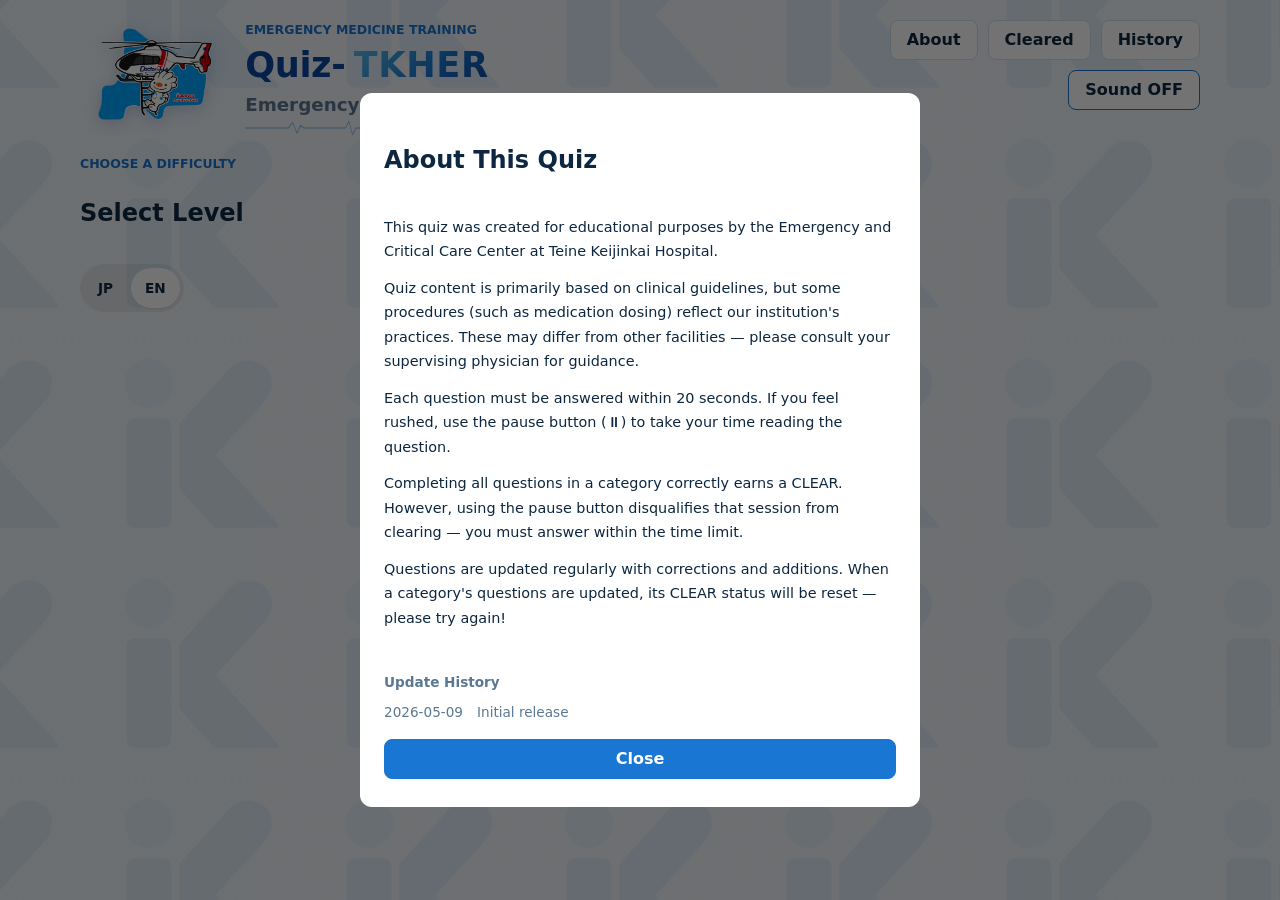
==== index.html @ fe026c42 "Add pause button, notice modal, and stale clears Implements a Pause (⏸) feature, an informational no" ====
<!doctype html>
<html lang="ja">
<head>
  <meta charset="utf-8">
  <meta name="viewport" content="width=device-width, initial-scale=1">
  <title>Quiz-TKHER - 救急医学クイズ</title>
  <meta name="description" content="救急外来の初期対応を学ぶ研修医向け医学クイズ Quiz-TKHER">
  <link rel="icon" type="image/png" href="assets/favicon.png">
  <link rel="apple-touch-icon" href="assets/apple-touch-icon.png">
  <link rel="manifest" href="manifest.json">
  <meta name="theme-color" content="#1976d2">
  <link rel="stylesheet" href="css/style.css?v=20260506-2">
</head>
<body>
  <div class="app-shell">
    <header class="topbar">
      <div class="brand">
        <img class="brand-mark" src="assets/heriteinu.png" alt="Sapporo Doctor-Heli Heriteinu">
        <div class="brand-text">
          <p class="eyebrow" data-i18n="eyebrow">Emergency Medicine Training</p>
          <h1 class="brand-title"><span class="brand-title__quiz">Quiz-</span><span class="brand-title__tkher">TKHER</span><span class="brand-title__sub" data-i18n="appSubtitle">救急医学クイズ</span></h1>
          <svg class="ecg-decor" viewBox="0 0 600 24" preserveAspectRatio="none" aria-hidden="true">
            <polyline points="0,12 90,12 100,12 110,4 120,20 128,8 136,12 220,12 232,12 240,2 248,22 256,12 340,12 352,12 360,6 368,18 376,12 600,12" fill="none" stroke="currentColor" stroke-width="1.6" stroke-linecap="round" stroke-linejoin="round"/>
          </svg>
        </div>
      </div>
      <div class="topbar-actions" aria-label="アプリ操作">
        <button id="noticeButton" class="icon-text-button" type="button" data-i18n="btnNotice">使い方</button>
        <button id="clearButton" class="icon-text-button" type="button" title="クリア記録を表示" data-i18n="btnClearLog" data-i18n-attr="title:btnClearLog">クリア記録</button>
        <button id="rankingButton" class="icon-text-button" type="button" title="履歴を表示" data-i18n="btnHistory" data-i18n-attr="title:btnHistory">履歴</button>
        <button id="muteButton" class="icon-text-button sound-toggle" type="button" aria-pressed="false" title="効果音と音楽を切り替え">効果音OFF</button>
      </div>
    </header>

    <main>
      <!-- レベル選択画面（ホーム） -->
      <section id="levelScreen" class="screen is-active" aria-labelledby="levelTitle">
        <div class="level-intro">
          <p class="eyebrow" data-i18n="levelEyebrow">難易度を選んでください</p>
          <h2 id="levelTitle" data-i18n="levelTitle">レベル選択</h2>
        </div>
        <div class="lang-toggle" role="group" aria-label="Language / 言語" id="langToggleHome">
          <button type="button" class="segment is-active" data-lang="ja" data-i18n="langToggleJa">JP</button>
          <button type="button" class="segment" data-lang="en" data-i18n="langToggleEn">EN</button>
        </div>
        <div id="levelGrid" class="level-grid"></div>
        <p class="disclaimer" data-i18n="disclaimer">
          ⚠️ このクイズは学習目的のコンテンツです。実際の臨床現場で患者を診療する際は、必ず最新のガイドラインや医療情報をご確認ください。
        </p>
      </section>

      <!-- カテゴリー・設定画面 -->
      <section id="setupScreen" class="screen" aria-labelledby="setupTitle" hidden>
        <div class="setup-layout">
          <aside class="panel setup-panel">
            <h2 id="setupTitle" data-i18n="setupTitle">クイズ設定</h2>
            <div class="lang-toggle" role="group" aria-label="Language / 言語" id="langToggleSetup">
              <button type="button" class="segment is-active" data-lang="ja" data-i18n="langToggleJa">JP</button>
              <button type="button" class="segment" data-lang="en" data-i18n="langToggleEn">EN</button>
            </div>
            <fieldset id="roleFieldset" class="role-fieldset">
              <legend><span data-i18n="roleLegend">職種</span> <span data-i18n="roleRequired">必須</span></legend>
              <label class="role-option">
                <input type="radio" name="learnerRole" value="resident" data-role-label="研修医">
                <span data-i18n="roleResident">研修医</span>
              </label>
              <label class="role-option">
                <input type="radio" name="learnerRole" value="senior_resident" data-role-label="専攻医">
                <span data-i18n="roleSeniorResident">専攻医</span>
              </label>
              <label class="role-option">
                <input type="radio" name="learnerRole" value="doctor" data-role-label="医師">
                <span data-i18n="roleDoctor">医師</span>
              </label>
              <label class="role-option">
                <input type="radio" name="learnerRole" value="nurse" data-role-label="看護師">
                <span data-i18n="roleNurse">看護師</span>
              </label>
              <label class="role-option">
                <input type="radio" name="learnerRole" value="other" data-role-label="その他">
                <span data-i18n="roleOther">その他</span>
              </label>
            </fieldset>

            <fieldset class="segmented-control">
              <legend data-i18n="levelLegend">レベル</legend>
              <button class="segment" type="button" data-level="basic" data-i18n="levelBasic">Basic</button>
              <button class="segment" type="button" data-level="advanced" data-i18n="levelAdvanced">Advanced</button>
              <button class="segment" type="button" data-level="master" data-i18n="levelMaster">Master</button>
            </fieldset>

            <fieldset class="segmented-control">
              <legend data-i18n="countLegend">出題数</legend>
              <button class="segment is-active" type="button" data-count="5">5問</button>
              <button class="segment" type="button" data-count="10">10問</button>
            </fieldset>

            <dl class="selection-summary">
              <div>
                <dt data-i18n="summaryCategory">カテゴリー</dt>
                <dd id="selectedCategoryLabel" data-i18n="summaryCategoryLoading">読み込み中</dd>
              </div>
              <div>
                <dt data-i18n="summaryTimeLimit">制限時間</dt>
                <dd data-i18n="summaryTimeLimitValue">1問 20秒</dd>
              </div>
            </dl>

            <p id="setupStatus" class="status-text" role="status" aria-live="polite"></p>
          </aside>

          <section class="category-section" aria-label="カテゴリー">
            <div id="categoryGrid" class="category-grid"></div>
          </section>
        </div>
      </section>

      <section id="quizScreen" class="screen" aria-labelledby="quizCategory" hidden>
        <div class="quiz-topline">
          <button id="quitQuizButton" class="text-button" type="button" data-i18n="quizQuit">中断</button>
          <div class="quiz-meta">
            <span id="quizCategory">カテゴリー</span>
            <span id="quizProgress">1 / 5</span>
          </div>
          <div class="quiz-topline__right">
            <button id="pauseQuizButton" class="text-button" type="button">⏸</button>
            <div class="timer" aria-label="残り時間">
              <svg viewBox="0 0 120 120" role="img" aria-hidden="true">
                <circle class="timer-track" cx="60" cy="60" r="52"></circle>
                <circle id="timerArc" class="timer-arc" cx="60" cy="60" r="52"></circle>
              </svg>
              <span id="timerText">20</span>
            </div>
          </div>
        </div>

        <article class="question-panel">
          <p id="questionText" class="question-text"></p>
          <div id="choiceList" class="choice-list"></div>
        </article>
      </section>

      <section id="resultScreen" class="screen" aria-labelledby="resultTitle" hidden>
        <div class="result-layout">
          <section class="panel result-panel">
            <p class="eyebrow" data-i18n="resultEyebrow">Result</p>
            <h2 id="resultTitle" data-i18n="resultTitle">演習結果</h2>
            <div class="score-line">
              <strong id="resultScore">0 / 0</strong>
              <span id="resultPercent">0%</span>
            </div>
            <div id="clearBanner" class="clear-banner" hidden>
              <img class="clear-banner__heli" src="assets/Heli.png" alt="" aria-hidden="true">
              <span id="clearBannerLabel" data-i18n="finishLabel">Finish</span>
            </div>
            <p id="resultProgress" class="result-progress" hidden></p>
            <p id="resultTime" class="result-time"></p>
            <p id="resultComment" class="result-comment"></p>
            <p id="syncStatus" class="sync-status" role="status" aria-live="polite"></p>
            <div class="button-row">
              <button id="retryButton" class="primary-button" type="button" data-i18n="btnRetry">再挑戦</button>
              <button id="backToSetupButton" class="primary-button is-home" type="button" data-i18n="btnHome">メイン画面</button>
              <button id="resultRankingButton" class="secondary-button" type="button" data-i18n="btnHistory">履歴</button>
            </div>
          </section>

          <section class="review-section" aria-label="解答レビュー">
            <div class="section-heading">
              <h3 data-i18n="reviewHeading">解答レビュー</h3>
              <button id="toggleReviewButton" class="text-button" type="button" aria-expanded="true" data-i18n="btnReviewToggleCollapse">折りたたむ</button>
            </div>
            <div id="reviewList" class="review-list"></div>
          </section>
        </div>
      </section>

      <section id="rankingScreen" class="screen" aria-labelledby="rankingTitle" hidden>
        <div class="section-heading">
          <div>
            <p class="eyebrow" data-i18n="rankingEyebrow">Local History</p>
            <h2 id="rankingTitle" data-i18n="rankingTitle">履歴</h2>
          </div>
          <div class="section-heading__actions">
            <button id="resetRankingButton" class="text-button danger-button" type="button" data-i18n="btnResetHistory">履歴を全削除</button>
            <button id="closeRankingButton" class="primary-button is-home" type="button" data-i18n="btnHome">メイン画面</button>
          </div>
        </div>
        <div id="rankingTabs" class="tab-row" role="tablist" aria-label="履歴カテゴリー"></div>
        <ol id="rankingList" class="ranking-list"></ol>
        <p id="rankingEmpty" class="empty-text" hidden data-i18n="rankingEmpty">記録はまだありません。</p>
      </section>

      <!-- クリア記録画面 -->
      <section id="clearScreen" class="screen" aria-labelledby="clearTitle" hidden>
        <div class="section-heading">
          <div>
            <p class="eyebrow" data-i18n="clearEyebrow">Clear History</p>
            <h2 id="clearTitle" data-i18n="clearTitle">クリア記録</h2>
          </div>
          <div class="section-heading__actions">
            <button id="resetClearButton" class="text-button danger-button" type="button" data-i18n="btnResetClear">クリア記録を全削除</button>
            <button id="closeClearButton" class="primary-button is-home" type="button" data-i18n="btnHome">メイン画面</button>
          </div>
        </div>
        <div id="clearTabs" class="tab-row" role="tablist" aria-label="レベル"></div>
        <div id="clearList" class="clear-list"></div>
      </section>
    </main>

  </div>

  <div id="noticeModal" class="modal-overlay" hidden>
    <div class="modal-panel">
      <h2 data-i18n="noticeTitle">このクイズについて</h2>
      <div id="noticeBody" class="notice-body"></div>
      <section class="notice-updates">
        <h3 data-i18n="noticeUpdatesTitle">アップデート履歴</h3>
        <ul id="noticeUpdateList"></ul>
      </section>
      <button id="noticeCloseButton" class="primary-button" type="button" data-i18n="noticeClose">閉じる</button>
    </div>
  </div>

  <script src="js/i18n.js?v=20260507-1" defer></script>
  <script src="js/app.js?v=20260507-1" defer></script>
</body>
</html>
---- css/style.css ----
:root {
  --bg: #f1f7fc;
  --surface: #ffffff;
  --surface-muted: #e7f1f9;
  --line: #cfe0ee;
  --text: #0d2740;
  --muted: #5b7892;
  --primary: #1976d2;
  --primary-dark: #0d47a1;
  --primary-soft: rgba(25, 118, 210, 0.08);
  --accent: #0288d1;
  --sky: #5bc0eb;
  --sky-soft: rgba(91, 192, 235, 0.18);
  --er-red: #dc2626;
  --er-red-soft: rgba(220, 38, 38, 0.10);
  --danger: #dc2626;
  --success: #187a48;
  --warning: #b7791f;
  --focus: 0 0 0 3px rgba(25, 118, 210, 0.22);
  --shadow: 0 18px 44px rgba(13, 71, 161, 0.10);
  --shadow-sharp: 0 1px 2px rgba(13, 71, 161, 0.08), 0 8px 24px rgba(13, 71, 161, 0.08);
}

* {
  box-sizing: border-box;
}

html {
  min-height: 100%;
  background-color: var(--bg);
  background-image: url("../assets/K.png");
  background-repeat: repeat;
  background-size: 220px 220px;
  background-position: center;
  cursor: default;
}

/* Watermark layer: K.png is solid blue, so dim it via a translucent overlay */
body::before {
  content: "";
  position: fixed;
  inset: 0;
  background: rgba(241, 247, 252, 0.93);
  pointer-events: none;
  z-index: -1;
}

body {
  margin: 0;
  min-height: 100%;
  color: var(--text);
  font-family: "Yu Gothic", "Hiragino Kaku Gothic ProN", "Noto Sans JP", Meiryo, system-ui, sans-serif;
  font-size: 16px;
  line-height: 1.6;
}

button,
input {
  font: inherit;
}

button {
  cursor: pointer;
}

button:disabled {
  cursor: not-allowed;
}

.app-shell {
  width: min(1120px, calc(100% - 24px));
  margin: 0 auto;
  padding: 14px 0 32px;
}

.topbar {
  display: flex;
  align-items: flex-start;
  justify-content: space-between;
  gap: 16px;
  padding: 6px 0 18px;
}

.topbar h1,
.panel h2,
.section-heading h2,
.section-heading h3 {
  margin: 0;
  line-height: 1.2;
}

/* ===== Brand block ===== */
.brand {
  display: flex;
  align-items: center;
  gap: 12px;
  min-width: 0;
}

.brand-mark {
  flex-shrink: 0;
  height: 102px;
  width: auto;
  max-width: 168px;
  object-fit: contain;
  background: transparent;
  filter: drop-shadow(0 3px 8px rgba(13, 71, 161, 0.22));
  transition: transform 240ms ease;
}

.brand:hover .brand-mark {
  transform: translateY(-2px) scale(1.04);
}

.brand-text {
  min-width: 0;
}

.brand-title {
  display: flex;
  align-items: baseline;
  gap: 8px;
  flex-wrap: wrap;
  font-size: clamp(1.55rem, 5.5vw, 2.2rem);
  font-weight: 800;
  letter-spacing: -0.01em;
  line-height: 1.1;
}

.brand-title__quiz {
  color: var(--primary-dark);
  font-weight: 700;
}

.brand-title__tkher {
  color: var(--primary);
  font-weight: 900;
  letter-spacing: 0.02em;
  background: linear-gradient(135deg, var(--sky) 0%, var(--primary) 60%, var(--primary-dark) 100%);
  -webkit-background-clip: text;
  background-clip: text;
  -webkit-text-fill-color: transparent;
}

.brand-title__sub {
  color: var(--muted);
  font-size: 0.52em;
  font-weight: 600;
  letter-spacing: 0;
  align-self: center;
}

.ecg-decor {
  display: block;
  width: 100%;
  max-width: 260px;
  height: 16px;
  margin-top: 4px;
  color: var(--primary);
  opacity: 0.5;
}

@media (max-width: 540px) {
  .brand-mark { height: 62px; }
  .ecg-decor { max-width: 180px; height: 12px; }
}

.eyebrow {
  margin: 0 0 4px;
  color: var(--primary);
  font-size: 0.78rem;
  font-weight: 700;
  letter-spacing: 0;
  text-transform: uppercase;
}

.topbar-actions,
.button-row,
.section-heading,
.quiz-topline,
.quiz-meta,
.tab-row {
  display: flex;
  align-items: center;
  gap: 10px;
}

.topbar-actions {
  flex-wrap: wrap;
  justify-content: flex-end;
}

.screen {
  min-height: 0;
}

.screen[hidden] {
  display: none;
}

.setup-layout {
  display: grid;
  grid-template-columns: 1fr;
  gap: 14px;
  align-items: start;
}

.panel {
  background: var(--surface);
  border: 1px solid var(--line);
  border-radius: 8px;
  box-shadow: var(--shadow);
}

.setup-panel,
.result-panel {
  padding: 20px;
}

.field-label,
.segmented-control legend,
.role-fieldset legend {
  display: block;
  margin-top: 18px;
  margin-bottom: 8px;
  color: var(--muted);
  font-size: 0.9rem;
  font-weight: 700;
}

.role-fieldset {
  display: grid;
  grid-template-columns: repeat(2, minmax(0, 1fr));
  gap: 8px;
  margin: 0;
  padding: 0;
  border: 0;
}

.role-fieldset legend {
  grid-column: 1 / -1;
}

.role-fieldset legend span {
  color: var(--danger);
  font-size: 0.78rem;
}

.role-option {
  display: flex;
  align-items: center;
  gap: 8px;
  min-height: 42px;
  padding: 8px 10px;
  border: 1px solid var(--line);
  border-radius: 8px;
  background: var(--surface);
  color: var(--text);
  font-weight: 800;
}

.role-option:has(input:checked) {
  border-color: var(--primary);
  background: rgba(25, 118, 210, 0.1);
  color: var(--primary-dark);
}

.role-option input {
  accent-color: var(--primary);
}

.text-input {
  width: 100%;
  height: 44px;
  padding: 0 12px;
  border: 1px solid var(--line);
  border-radius: 8px;
  background: var(--surface);
  color: var(--text);
}

.text-input:focus,
button:focus-visible {
  outline: none;
  box-shadow: var(--focus);
}

.segmented-control {
  display: grid;
  grid-template-columns: repeat(3, 1fr);
  gap: 6px;
  margin: 0;
  padding: 0;
  border: 0;
}

.segmented-control legend {
  grid-column: 1 / -1;
}

.segment,
.tab-button,
.text-button,
.icon-button,
.icon-text-button,
.primary-button,
.secondary-button {
  min-height: 40px;
  border: 1px solid var(--line);
  border-radius: 8px;
  background: var(--surface);
  color: var(--text);
  transition: border-color 120ms ease, background 120ms ease, color 120ms ease, transform 120ms ease;
}

.segment {
  padding: 0 10px;
  color: var(--muted);
  font-weight: 700;
}

.segment.is-active,
.tab-button.is-active {
  border-color: var(--primary);
  background: rgba(25, 118, 210, 0.1);
  color: var(--primary-dark);
}

.segment:disabled {
  color: #9aa6b2;
  background: #f1f4f7;
}

.selection-summary {
  margin: 18px 0;
  padding: 12px;
  border: 1px solid var(--line);
  border-radius: 8px;
  background: var(--surface-muted);
}

.selection-summary div {
  display: flex;
  justify-content: space-between;
  gap: 12px;
}

.selection-summary div + div {
  margin-top: 8px;
}

.selection-summary dt {
  color: var(--muted);
}

.selection-summary dd {
  margin: 0;
  font-weight: 700;
  text-align: right;
}

.primary-button,
.secondary-button,
.icon-text-button {
  padding: 0 16px;
  font-weight: 800;
}

.primary-button {
  width: 100%;
  border-color: var(--primary);
  background: var(--primary);
  color: #ffffff;
}


.primary-button:hover:not(:disabled) {
  background: var(--primary-dark);
}

.primary-button:disabled {
  border-color: #b7c3cc;
  background: #b7c3cc;
}

.secondary-button,
.icon-text-button {
  border-color: var(--line);
  background: var(--surface);
  color: var(--text);
}

.secondary-button:hover,
.icon-text-button:hover,
.text-button:hover,
.icon-button:hover {
  border-color: var(--primary);
  color: var(--primary-dark);
}

.text-button {
  padding: 0 12px;
  background: transparent;
  color: var(--muted);
}

.sound-toggle {
  min-width: 108px;
  border-color: var(--primary);
}

.status-text {
  min-height: 24px;
  margin: 12px 0 0;
  color: var(--danger);
  font-size: 0.92rem;
}

.category-grid {
  display: grid;
  grid-template-columns: 1fr;
  gap: 10px;
}

.category-card {
  min-height: 72px;
  padding: 10px 12px;
  border: 1px solid var(--line);
  border-top: 5px solid var(--primary);
  border-radius: 8px;
  background: var(--surface);
  color: var(--text);
  text-align: left;
  box-shadow: 0 8px 26px rgba(28, 39, 51, 0.06);
}

.category-card:hover {
  transform: translateY(-1px);
  border-color: var(--primary);
}

.category-card.is-selected {
  border-color: var(--primary);
  background: linear-gradient(180deg, rgba(25, 118, 210, 0.09), #ffffff 48%);
}

.category-card h3 {
  margin: 0 0 4px;
  font-size: 0.95rem;
}

.category-card p {
  margin: 0;
  color: var(--muted);
}

.category-card .card-meta {
  display: flex;
  justify-content: space-between;
  gap: 8px;
  margin-top: 6px;
  color: var(--primary-dark);
  font-size: 0.8rem;
  font-weight: 800;
}

.quiz-topline {
  justify-content: space-between;
  margin-bottom: 14px;
}

.quiz-topline__right {
  display: flex;
  align-items: center;
  gap: 8px;
}

.quiz-meta {
  flex-wrap: wrap;
  justify-content: center;
  color: var(--muted);
  font-weight: 800;
}

.timer {
  position: relative;
  width: 74px;
  height: 74px;
  flex: 0 0 auto;
}

.timer svg {
  width: 100%;
  height: 100%;
  transform: rotate(-90deg);
}

.timer-track,
.timer-arc {
  fill: none;
  stroke-width: 9;
}

.timer-track {
  stroke: var(--line);
}

.timer-arc {
  stroke: var(--primary);
  stroke-linecap: round;
  stroke-dasharray: 326.73;
  stroke-dashoffset: 0;
}

.timer.is-warning .timer-arc {
  stroke: var(--warning);
}

.timer.is-danger .timer-arc {
  stroke: var(--er-red);
}

.timer.is-danger {
  animation: er-pulse 0.9s ease-in-out infinite;
}

.timer.is-danger span {
  color: var(--er-red);
  font-weight: 800;
}

.timer.is-paused .timer-arc {
  stroke: var(--line);
}

@keyframes er-pulse {
  0%, 100% { transform: scale(1); filter: drop-shadow(0 0 0 rgba(220, 38, 38, 0)); }
  50% { transform: scale(1.06); filter: drop-shadow(0 0 10px rgba(220, 38, 38, 0.55)); }
}

@media (prefers-reduced-motion: reduce) {
  .timer.is-danger { animation: none; }
}

.timer span {
  position: absolute;
  inset: 0;
  display: grid;
  place-items: center;
  font-weight: 900;
}

.question-panel {
  padding: 22px;
  border: 1px solid var(--line);
  border-radius: 8px;
  background: var(--surface);
  box-shadow: var(--shadow);
}

.choice-list.is-paused .choice-button {
  opacity: 0.45;
  pointer-events: none;
}

.modal-overlay {
  position: fixed;
  inset: 0;
  background: rgba(0, 0, 0, 0.55);
  display: flex;
  align-items: center;
  justify-content: center;
  z-index: 100;
}

.modal-overlay[hidden] { display: none; }

.modal-panel {
  background: var(--surface);
  border-radius: 12px;
  padding: 28px 24px;
  max-width: 560px;
  width: 90%;
  max-height: 80vh;
  overflow-y: auto;
  display: flex;
  flex-direction: column;
  gap: 16px;
}

.notice-body p {
  margin: 0 0 12px;
  line-height: 1.7;
  font-size: 0.9rem;
}

.notice-updates ul {
  margin: 0;
  padding: 0;
  list-style: none;
}

.notice-updates h3 {
  font-size: 0.85rem;
  color: var(--muted);
  margin-bottom: 8px;
}

.notice-updates li {
  font-size: 0.85rem;
  line-height: 1.6;
  color: var(--muted);
}

.question-text {
  margin: 0 0 18px;
  font-size: 1.15rem;
  font-weight: 800;
}

.choice-list {
  display: grid;
  gap: 10px;
}

.choice-button {
  display: grid;
  grid-template-columns: 34px 1fr;
  gap: 12px;
  width: 100%;
  min-height: 56px;
  padding: 12px 14px;
  border: 1px solid var(--line);
  border-radius: 8px;
  background: #ffffff;
  color: var(--text);
  text-align: left;
}

.choice-button:hover:not(:disabled) {
  border-color: var(--primary);
  background: rgba(25, 118, 210, 0.05);
}

.choice-button:disabled {
  opacity: 1;
}

.choice-key {
  display: inline-grid;
  width: 30px;
  height: 30px;
  place-items: center;
  border-radius: 8px;
  background: var(--surface-muted);
  color: var(--muted);
  font-weight: 900;
}

.choice-button.is-selected {
  border-color: var(--primary);
  background: linear-gradient(180deg, rgba(25, 118, 210, 0.12), #ffffff 60%);
  box-shadow: 0 0 0 1px var(--primary) inset;
}

.choice-button.is-selected .choice-key {
  background: var(--primary);
  color: #ffffff;
}

.choice-button.is-correct {
  border-color: rgba(24, 122, 72, 0.8);
  background: rgba(24, 122, 72, 0.08);
}

.choice-button.is-correct .choice-key {
  background: var(--success);
  color: #ffffff;
}

.choice-button.is-limit-disabled {
  cursor: not-allowed;
  opacity: 0.55;
}

.choice-button.is-wrong {
  border-color: rgba(194, 65, 59, 0.8);
  background: rgba(194, 65, 59, 0.08);
}

.choice-button.is-wrong .choice-key {
  background: var(--danger);
  color: #ffffff;
}

.choice-actions {
  display: flex;
  justify-content: flex-end;
  margin-top: 4px;
}

.answer-submit-button {
  width: auto;
  min-width: 160px;
}

.result-layout {
  display: grid;
  grid-template-columns: 1fr;
  gap: 18px;
  align-items: start;
}

.score-line {
  display: flex;
  align-items: baseline;
  justify-content: space-between;
  gap: 16px;
  margin: 18px 0 6px;
}

.score-line strong {
  font-size: 2.6rem;
  line-height: 1;
}

.score-line span {
  color: var(--primary-dark);
  font-size: 1.25rem;
  font-weight: 900;
}

.result-time,
.result-comment,
.sync-status {
  margin: 10px 0 0;
}

.result-time {
  color: var(--muted);
}

.result-comment {
  color: var(--accent);
  font-weight: 800;
}

.sync-status {
  padding: 8px 10px;
  border: 1px solid var(--line);
  border-radius: 8px;
  background: var(--surface-muted);
  color: var(--muted);
  font-size: 0.9rem;
}

.sync-status[data-status="sent"] {
  border-color: rgba(24, 122, 72, 0.36);
  background: rgba(24, 122, 72, 0.08);
  color: var(--success);
}

.sync-status[data-status="error"] {
  border-color: rgba(194, 65, 59, 0.36);
  background: rgba(194, 65, 59, 0.08);
  color: var(--danger);
}

.button-row {
  flex-wrap: wrap;
  margin-top: 20px;
}

.button-row .primary-button,
.button-row .secondary-button,
.section-heading__actions .primary-button,
.section-heading__actions .secondary-button {
  width: auto;
}

/* "Main screen" home button — emphasised with sky-blue gradient */
.primary-button.is-home {
  background: linear-gradient(135deg, var(--sky) 0%, var(--primary) 70%, var(--primary-dark) 100%);
  border-color: var(--primary-dark);
  box-shadow: 0 4px 12px rgba(13, 71, 161, 0.25);
  letter-spacing: 0.04em;
}

.primary-button.is-home:hover:not(:disabled) {
  background: linear-gradient(135deg, var(--primary) 0%, var(--primary-dark) 100%);
  transform: translateY(-1px);
}

.primary-button.is-home::before {
  content: "🏠 ";
  margin-right: 2px;
}

.review-section {
  min-width: 0;
}

.section-heading {
  justify-content: space-between;
  margin-bottom: 12px;
}

.review-list {
  display: grid;
  gap: 10px;
}

.review-card {
  padding: 14px;
  border: 1px solid var(--line);
  border-left: 5px solid var(--danger);
  border-radius: 8px;
  background: var(--surface);
}

.review-card.is-correct {
  border-left-color: var(--success);
}

.review-card h4 {
  margin: 0 0 8px;
  font-size: 1rem;
}

.review-card p {
  margin: 6px 0;
}

.review-card .answer-line {
  color: var(--muted);
  font-size: 0.94rem;
}

.review-card .explanation {
  margin-top: 10px;
  padding-top: 10px;
  border-top: 1px solid var(--line);
}

.tab-row {
  flex-wrap: wrap;
  margin-bottom: 14px;
}

.tab-button {
  padding: 0 12px;
  color: var(--muted);
  font-weight: 800;
}

.ranking-list {
  display: grid;
  gap: 8px;
  margin: 0;
  padding: 0;
  list-style: none;
}

.ranking-list li {
  display: grid;
  grid-template-columns: 42px 1fr auto;
  gap: 12px;
  align-items: center;
  padding: 12px 14px;
  border: 1px solid var(--line);
  border-radius: 8px;
  background: var(--surface);
}

.rank-index {
  display: grid;
  width: 34px;
  height: 34px;
  place-items: center;
  border-radius: 8px;
  background: var(--surface-muted);
  color: var(--primary-dark);
  font-weight: 900;
}

.rank-name {
  font-weight: 900;
}

.rank-meta {
  display: block;
  color: var(--muted);
  font-size: 0.9rem;
}

.rank-score {
  color: var(--accent);
  font-size: 1.1rem;
  font-weight: 900;
}

.empty-text {
  margin: 24px 0;
  color: var(--muted);
}

/* ===== Level card selected state ===== */
.level-card.is-selected-level {
  border-color: var(--primary);
  background: var(--primary-soft);
}

/* ===== Level screen ===== */
.level-intro {
  margin-bottom: 20px;
}

.level-grid {
  display: flex;
  flex-direction: column;
  gap: 14px;
  max-width: 480px;
  margin: 0 auto;
}

.disclaimer {
  max-width: 480px;
  margin: 20px auto 0;
  padding: 10px 14px;
  font-size: 0.78rem;
  line-height: 1.5;
  color: var(--text-muted, #888);
  border: 1px solid var(--border, #ddd);
  border-radius: 8px;
  text-align: center;
}

.level-card {
  background: var(--surface);
  border: 2px solid var(--line);
  border-radius: 12px;
  padding: 20px 24px;
  cursor: pointer;
  text-align: left;
  transition: border-color 180ms, box-shadow 180ms;
  display: flex;
  justify-content: space-between;
  align-items: center;
  width: 100%;
}

.level-card:hover {
  border-color: var(--primary);
  box-shadow: var(--shadow-sharp);
}

.level-card__name {
  font-size: 1.3rem;
  font-weight: 700;
  color: var(--primary);
}

.level-card__clear {
  font-size: 0.85rem;
  color: var(--muted);
}

/* ===== Back button ===== */
.back-button {
  display: block;
  margin-bottom: 12px;
  padding-left: 0;
  text-align: left;
}

/* ===== CLEAR badge on category cards ===== */
.category-card.is-cleared {
  border-top-width: 5px;
}

.clear-badge {
  display: inline-flex;
  align-items: center;
  gap: 4px;
  font-size: 0.7rem;
  font-weight: 700;
  color: var(--success);
  background: rgba(24, 122, 72, 0.1);
  border-radius: 4px;
  padding: 2px 6px;
  margin-left: 8px;
}

/* ===== CLEAR banner in result screen ===== */
.clear-banner {
  position: relative;
  background: linear-gradient(135deg, #1976d2, #087f8c);
  color: white;
  border-radius: 10px;
  padding: 14px 20px;
  font-size: 1.2rem;
  font-weight: 700;
  text-align: center;
  margin: 12px 0;
  letter-spacing: 0.05em;
  overflow: hidden;
  display: flex;
  align-items: center;
  justify-content: center;
  gap: 12px;
}

.clear-banner[hidden] {
  display: none;
}

.clear-banner.is-clear {
  background: linear-gradient(135deg, #187a48, #0f5c37);
}

.clear-banner.is-finish {
  background: linear-gradient(135deg, #1976d2, #087f8c);
}

.clear-banner__heli {
  width: 90px;
  height: auto;
  filter: drop-shadow(0 2px 4px rgba(0, 0, 0, 0.25));
  animation: heli-hover 2.4s ease-in-out infinite;
}

.clear-banner__heli[hidden] {
  display: none;
}

@keyframes heli-hover {
  0%, 100% { transform: translateY(0) rotate(-2deg); }
  50%      { transform: translateY(-4px) rotate(2deg); }
}

@media (prefers-reduced-motion: reduce) {
  .clear-banner__heli { animation: none; }
}

@media (max-width: 540px) {
  .clear-banner__heli { width: 64px; }
}

/* ===== Clear history screen ===== */
.clear-list {
  margin-top: 8px;
}

.clear-item {
  display: flex;
  justify-content: space-between;
  align-items: center;
  padding: 10px 4px;
  border-bottom: 1px solid var(--line);
  font-size: 0.9rem;
  gap: 8px;
}

.clear-item__name {
  color: var(--text);
  flex: 1;
}

.clear-item__status {
  color: var(--success);
  font-weight: 600;
}

.clear-item__date {
  color: var(--muted);
  font-size: 0.8rem;
  margin-left: 6px;
}

.clear-item__empty {
  color: var(--muted);
}

.clear-item__progress {
  color: var(--muted);
  font-size: 0.85rem;
  font-weight: 500;
}

/* ===== Progress chip on category card ===== */
.card-progress {
  background: rgba(25, 118, 210, 0.1);
  color: var(--primary);
  border-radius: 4px;
  padding: 2px 8px;
  font-weight: 600;
}

/* ===== Result screen progress line ===== */
.result-progress {
  margin: 6px 0 4px;
  font-size: 0.92rem;
  color: var(--muted);
  font-weight: 500;
}

/* ===== Section heading actions (multi-button right side) ===== */
.section-heading__actions {
  display: flex;
  gap: 10px;
  align-items: center;
  flex-wrap: wrap;
}

/* ===== Danger text button (reset / destructive) ===== */
.text-button.danger-button {
  color: var(--danger);
  border: 1px solid rgba(220, 38, 38, 0.35);
  border-radius: 6px;
  padding: 4px 10px;
  font-weight: 600;
}

.text-button.danger-button:hover {
  background: rgba(220, 38, 38, 0.08);
  color: var(--danger);
}

/* ===== Coming-soon card ===== */
.category-card.is-coming-soon {
  opacity: 0.5;
  cursor: not-allowed;
}

.app-footer {
  margin-top: 28px;
  padding-top: 16px;
  border-top: 1px solid var(--line);
  color: var(--muted);
  font-size: 0.84rem;
}

@media (min-width: 700px) {
  .category-grid {
    grid-template-columns: repeat(2, minmax(0, 1fr));
  }
}

@media (min-width: 920px) {
  .setup-layout,
  .result-layout {
    grid-template-columns: 310px 1fr;
  }

  .setup-panel {
    position: sticky;
    top: 16px;
  }
}

@media (min-width: 1060px) {
  .category-grid {
    grid-template-columns: repeat(3, minmax(0, 1fr));
  }
}

@media (max-width: 640px) {
  .app-shell {
    width: min(100% - 18px, 1120px);
    padding-top: 10px;
  }

  .topbar {
    flex-direction: column;
    align-items: stretch;
  }

  .topbar-actions {
    justify-content: stretch;
  }

  .topbar-actions > button {
    flex: 1;
  }

  .quiz-topline {
    align-items: flex-start;
  }

  .timer {
    width: 64px;
    height: 64px;
  }

  .question-panel {
    padding: 14px;
  }

  .choice-button {
    grid-template-columns: 30px 1fr;
    padding: 11px;
  }

  .ranking-list li {
    grid-template-columns: 34px 1fr;
  }

  .rank-score {
    grid-column: 2;
  }
}

.lang-toggle {
  display: inline-flex;
  gap: 4px;
  margin: 12px 0;
  padding: 4px;
  border-radius: 999px;
  background: rgba(0, 0, 0, 0.06);
}
.lang-toggle .segment {
  padding: 4px 14px;
  font-size: 0.85rem;
  border: none;
  border-radius: 999px;
  background: transparent;
  cursor: pointer;
  color: inherit;
}
.lang-toggle .segment.is-active {
  background: #fff;
  font-weight: 600;
  box-shadow: 0 1px 2px rgba(0, 0, 0, 0.08);
}
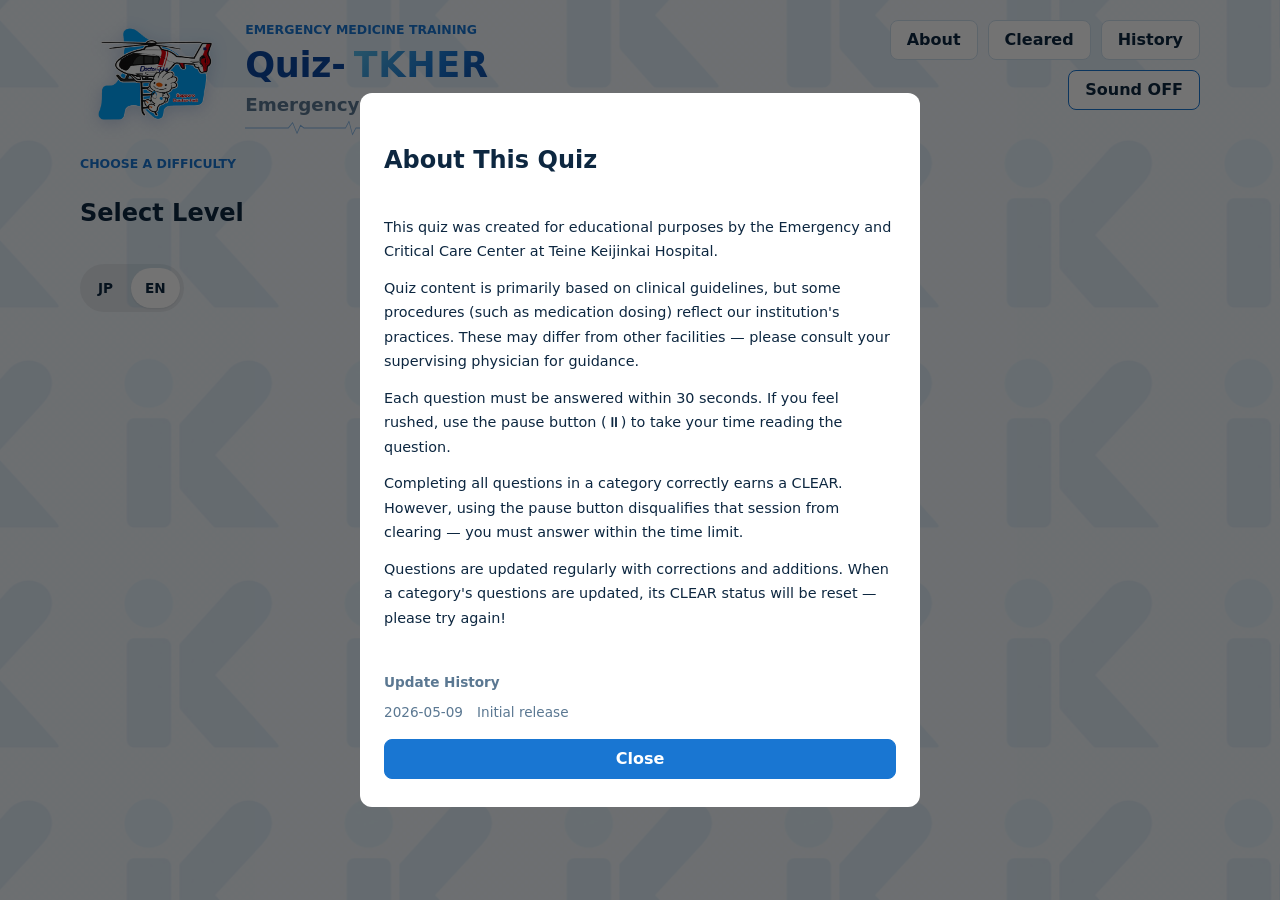
==== commit 3793d793: "Increase per-question time limit to 30s Bump the per-question time limit from 20s to 30s across the " ====
--- a/index.html
+++ b/index.html
@@ -102,7 +102,7 @@
               </div>
               <div>
                 <dt data-i18n="summaryTimeLimit">制限時間</dt>
-                <dd data-i18n="summaryTimeLimitValue">1問 20秒</dd>
+                <dd data-i18n="summaryTimeLimitValue">1問 30秒</dd>
               </div>
             </dl>
 
@@ -129,7 +129,7 @@
                 <circle class="timer-track" cx="60" cy="60" r="52"></circle>
                 <circle id="timerArc" class="timer-arc" cx="60" cy="60" r="52"></circle>
               </svg>
-              <span id="timerText">20</span>
+              <span id="timerText">30</span>
             </div>
           </div>
         </div>
@@ -221,6 +221,8 @@
     </div>
   </div>
 
+  <canvas id="fireworksCanvas" aria-hidden="true"></canvas>
+
   <script src="js/i18n.js?v=20260507-1" defer></script>
   <script src="js/app.js?v=20260507-1" defer></script>
 </body>
--- a/css/style.css
+++ b/css/style.css
@@ -364,6 +364,7 @@
 .icon-text-button {
   padding: 0 16px;
   font-weight: 800;
+  white-space: nowrap;
 }
 
 .primary-button {
@@ -598,6 +599,15 @@
   margin: 0;
   padding: 0;
   list-style: none;
+}
+
+#fireworksCanvas {
+  position: fixed;
+  inset: 0;
+  width: 100%;
+  height: 100%;
+  pointer-events: none;
+  z-index: 150;
 }
 
 .notice-updates h3 {
@@ -1176,11 +1186,12 @@
   }
 
   .topbar-actions {
-    justify-content: stretch;
+    display: grid;
+    grid-template-columns: 1fr 1fr;
   }
 
   .topbar-actions > button {
-    flex: 1;
+    min-width: 0;
   }
 
   .quiz-topline {
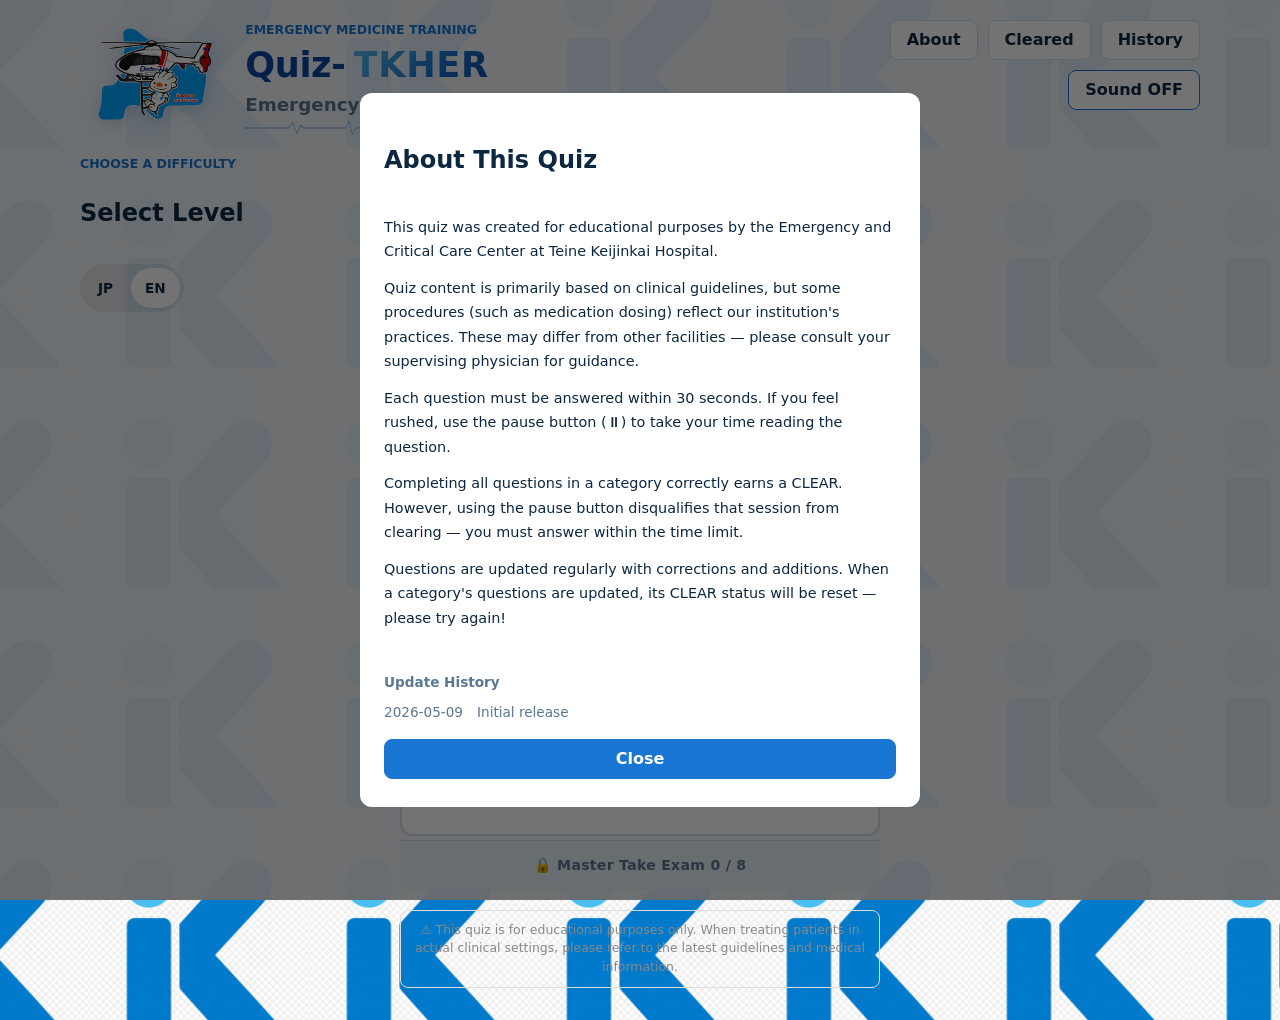
==== commit bbeef061: "Add certification exam mode and celebration UI Implements a certification/official exam flow: adds U" ====
--- a/index.html
+++ b/index.html
@@ -9,7 +9,7 @@
   <link rel="apple-touch-icon" href="assets/apple-touch-icon.png">
   <link rel="manifest" href="manifest.json">
   <meta name="theme-color" content="#1976d2">
-  <link rel="stylesheet" href="css/style.css?v=20260506-2">
+  <link rel="stylesheet" href="css/style.css?v=20260517">
 </head>
 <body>
   <div class="app-shell">
@@ -84,6 +84,7 @@
 
             <fieldset class="segmented-control">
               <legend data-i18n="levelLegend">レベル</legend>
+              <button class="segment" type="button" data-level="entry" data-i18n="levelEntry">Entry</button>
               <button class="segment" type="button" data-level="basic" data-i18n="levelBasic">Basic</button>
               <button class="segment" type="button" data-level="advanced" data-i18n="levelAdvanced">Advanced</button>
               <button class="segment" type="button" data-level="master" data-i18n="levelMaster">Master</button>
@@ -209,6 +210,60 @@
 
   </div>
 
+  <!-- 検定 受験登録モーダル -->
+  <div id="certModal" class="modal-overlay" hidden>
+    <div class="modal-panel">
+      <h2 data-i18n="certModalTitle">検定 受験登録</h2>
+      <p id="certModalLevelLabel" class="cert-modal__level"></p>
+      <div class="cert-modal__field">
+        <label for="certNameInput" data-i18n="certNameLabel">氏名</label>
+        <input type="text" id="certNameInput" class="cert-modal__input" maxlength="50" autocomplete="name">
+      </div>
+      <fieldset class="role-fieldset">
+        <legend><span data-i18n="roleLegend">職種</span> <span data-i18n="roleRequired">必須</span></legend>
+        <label class="role-option">
+          <input type="radio" name="certRole" value="resident">
+          <span data-i18n="roleResident">研修医</span>
+        </label>
+        <label class="role-option">
+          <input type="radio" name="certRole" value="senior_resident">
+          <span data-i18n="roleSeniorResident">専攻医</span>
+        </label>
+        <label class="role-option">
+          <input type="radio" name="certRole" value="doctor">
+          <span data-i18n="roleDoctor">医師</span>
+        </label>
+        <label class="role-option">
+          <input type="radio" name="certRole" value="nurse">
+          <span data-i18n="roleNurse">看護師</span>
+        </label>
+        <label class="role-option">
+          <input type="radio" name="certRole" value="other">
+          <span data-i18n="roleOther">その他</span>
+        </label>
+      </fieldset>
+      <p id="certModalStatus" class="status-text" role="status" aria-live="polite"></p>
+      <div class="button-row">
+        <button id="certStartButton" class="primary-button" type="button" data-i18n="certStartButton">受験開始</button>
+        <button id="certCancelButton" class="secondary-button" type="button" data-i18n="certCancelButton">キャンセル</button>
+      </div>
+    </div>
+  </div>
+
+  <!-- 検定合格 祝賀オーバーレイ -->
+  <div id="certCelebration" class="cert-celebration" hidden>
+    <canvas id="certCanvas" aria-hidden="true"></canvas>
+    <div class="cert-celebration__panel">
+      <span class="cert-celebration__trophy" aria-hidden="true">🏆</span>
+      <h2 class="cert-celebration__title" id="certCelebTitle" data-i18n="certCelebTitle">合格！</h2>
+      <p class="cert-celebration__level-badge" id="certCelebLevel"></p>
+      <p class="cert-celebration__name" id="certCelebName"></p>
+      <p class="cert-celebration__score" id="certCelebScore"></p>
+      <p class="cert-celebration__date" id="certCelebDate"></p>
+      <button id="certCelebCloseButton" class="cert-celebration__close" type="button" data-i18n="certCelebClose">閉じる</button>
+    </div>
+  </div>
+
   <div id="noticeModal" class="modal-overlay" hidden>
     <div class="modal-panel">
       <h2 data-i18n="noticeTitle">このクイズについて</h2>
@@ -223,7 +278,7 @@
 
   <canvas id="fireworksCanvas" aria-hidden="true"></canvas>
 
-  <script src="js/i18n.js?v=20260507-1" defer></script>
-  <script src="js/app.js?v=20260507-1" defer></script>
+  <script src="js/i18n.js?v=20260517" defer></script>
+  <script src="js/app.js?v=20260517" defer></script>
 </body>
 </html>
--- a/css/style.css
+++ b/css/style.css
@@ -630,12 +630,13 @@
 
 .choice-list {
   display: grid;
+  grid-template-columns: minmax(0, 1fr);
   gap: 10px;
 }
 
 .choice-button {
   display: grid;
-  grid-template-columns: 34px 1fr;
+  grid-template-columns: 34px minmax(0, 1fr);
   gap: 12px;
   width: 100%;
   min-height: 56px;
@@ -645,6 +646,8 @@
   background: #ffffff;
   color: var(--text);
   text-align: left;
+  overflow-wrap: break-word;
+  word-break: break-word;
 }
 
 .choice-button:hover:not(:disabled) {
@@ -1208,7 +1211,7 @@
   }
 
   .choice-button {
-    grid-template-columns: 30px 1fr;
+    grid-template-columns: 30px minmax(0, 1fr);
     padding: 11px;
   }
 
@@ -1244,3 +1247,208 @@
   box-shadow: 0 1px 2px rgba(0, 0, 0, 0.08);
 }
 
+/* ===== Certification exam challenge button (level screen) ===== */
+.cert-challenge-button {
+  display: block;
+  width: 100%;
+  padding: 13px 24px;
+  background: linear-gradient(135deg, #f59e0b, #d97706);
+  color: #1a1000;
+  border: none;
+  border-radius: 0 0 12px 12px;
+  font-size: 0.95rem;
+  font-weight: 700;
+  cursor: pointer;
+  letter-spacing: 0.04em;
+  transition: filter 0.15s, transform 0.1s;
+  box-shadow: 0 6px 18px rgba(217, 119, 6, 0.35);
+  margin-top: -10px;
+  text-align: center;
+}
+
+.cert-challenge-button:hover:not(:disabled) {
+  filter: brightness(1.08);
+  transform: translateY(-1px);
+  box-shadow: 0 10px 24px rgba(217, 119, 6, 0.5);
+}
+
+.cert-challenge-button.is-locked {
+  background: var(--surface-muted);
+  color: var(--muted);
+  box-shadow: none;
+  cursor: not-allowed;
+  font-weight: 600;
+  font-size: 0.88rem;
+  letter-spacing: 0.02em;
+  border-top: 1px solid var(--line);
+  border-radius: 0 0 10px 10px;
+}
+
+/* ===== Cert registration modal extras ===== */
+.cert-modal__level {
+  font-size: 1.05rem;
+  color: var(--primary);
+  font-weight: 700;
+  margin: 0 0 18px;
+  text-align: center;
+  letter-spacing: 0.04em;
+}
+
+.cert-modal__field {
+  display: flex;
+  flex-direction: column;
+  gap: 6px;
+  margin-bottom: 16px;
+}
+
+.cert-modal__field label {
+  font-weight: 600;
+  font-size: 0.875rem;
+  color: var(--muted);
+}
+
+.cert-modal__input {
+  padding: 10px 14px;
+  border: 2px solid var(--line);
+  border-radius: 8px;
+  font-size: 1rem;
+  color: var(--text);
+  background: var(--surface);
+  transition: border-color 0.15s;
+}
+
+.cert-modal__input:focus {
+  outline: none;
+  border-color: var(--primary);
+  box-shadow: var(--focus);
+}
+
+/* ===== Certification celebration overlay ===== */
+.cert-celebration {
+  position: fixed;
+  inset: 0;
+  z-index: 1000;
+  display: flex;
+  align-items: center;
+  justify-content: center;
+  background: radial-gradient(ellipse at 50% 30%, #0d1b3e 0%, #08001e 60%, #000814 100%);
+  overflow: hidden;
+}
+
+.cert-celebration[hidden] {
+  display: none;
+}
+
+#certCanvas {
+  position: absolute;
+  inset: 0;
+  pointer-events: none;
+}
+
+.cert-celebration__panel {
+  position: relative;
+  z-index: 2;
+  background: rgba(255, 255, 255, 0.08);
+  border: 2px solid rgba(255, 215, 0, 0.55);
+  border-radius: 20px;
+  padding: 40px 48px;
+  text-align: center;
+  backdrop-filter: blur(14px);
+  box-shadow:
+    0 0 48px rgba(255, 215, 0, 0.25),
+    0 0 120px rgba(255, 215, 0, 0.10),
+    inset 0 0 30px rgba(255, 215, 0, 0.05);
+  max-width: min(480px, 90vw);
+  animation: certPanelIn 0.65s cubic-bezier(0.34, 1.56, 0.64, 1) both;
+}
+
+@keyframes certPanelIn {
+  from { transform: scale(0.5) translateY(30px); opacity: 0; }
+  to   { transform: scale(1)   translateY(0);    opacity: 1; }
+}
+
+.cert-celebration__trophy {
+  font-size: 4rem;
+  display: block;
+  margin-bottom: 4px;
+  animation: certTrophyBounce 1.2s ease-in-out infinite alternate;
+}
+
+@keyframes certTrophyBounce {
+  from { transform: translateY(0) scale(1);    }
+  to   { transform: translateY(-10px) scale(1.08); }
+}
+
+.cert-celebration__title {
+  font-size: 2.8rem;
+  font-weight: 900;
+  color: #ffd700;
+  margin: 0 0 10px;
+  text-shadow: 0 0 18px rgba(255, 215, 0, 0.9), 0 0 40px rgba(255, 215, 0, 0.4);
+  letter-spacing: 0.06em;
+}
+
+.cert-celebration__level-badge {
+  display: inline-block;
+  background: linear-gradient(135deg, #ffd700, #ff8c00);
+  color: #1a0a00;
+  padding: 4px 18px;
+  border-radius: 20px;
+  font-size: 0.88rem;
+  font-weight: 700;
+  margin: 0 0 18px;
+  letter-spacing: 0.08em;
+}
+
+.cert-celebration__name {
+  font-size: 1.7rem;
+  font-weight: 800;
+  color: #ffffff;
+  margin: 0 0 8px;
+}
+
+.cert-celebration__score {
+  font-size: 1.1rem;
+  color: rgba(255, 255, 255, 0.80);
+  margin: 0 0 4px;
+  font-weight: 600;
+}
+
+.cert-celebration__date {
+  font-size: 0.85rem;
+  color: rgba(255, 255, 255, 0.55);
+  margin: 0 0 28px;
+}
+
+.cert-celebration__close {
+  background: linear-gradient(135deg, #ffd700, #e67e00);
+  color: #1a0a00;
+  font-weight: 700;
+  border: none;
+  padding: 13px 36px;
+  border-radius: 9px;
+  font-size: 1rem;
+  cursor: pointer;
+  transition: filter 0.15s, transform 0.1s;
+  box-shadow: 0 4px 14px rgba(255, 180, 0, 0.45);
+}
+
+.cert-celebration__close:hover {
+  filter: brightness(1.08);
+  transform: translateY(-1px);
+}
+
+@media (prefers-reduced-motion: reduce) {
+  .cert-celebration__trophy,
+  .cert-celebration__panel { animation: none; }
+}
+
+@media (max-width: 480px) {
+  .cert-celebration__panel {
+    padding: 28px 24px;
+  }
+  .cert-celebration__title { font-size: 2.2rem; }
+  .cert-celebration__name  { font-size: 1.4rem; }
+  .cert-celebration__trophy { font-size: 3rem; }
+}
+
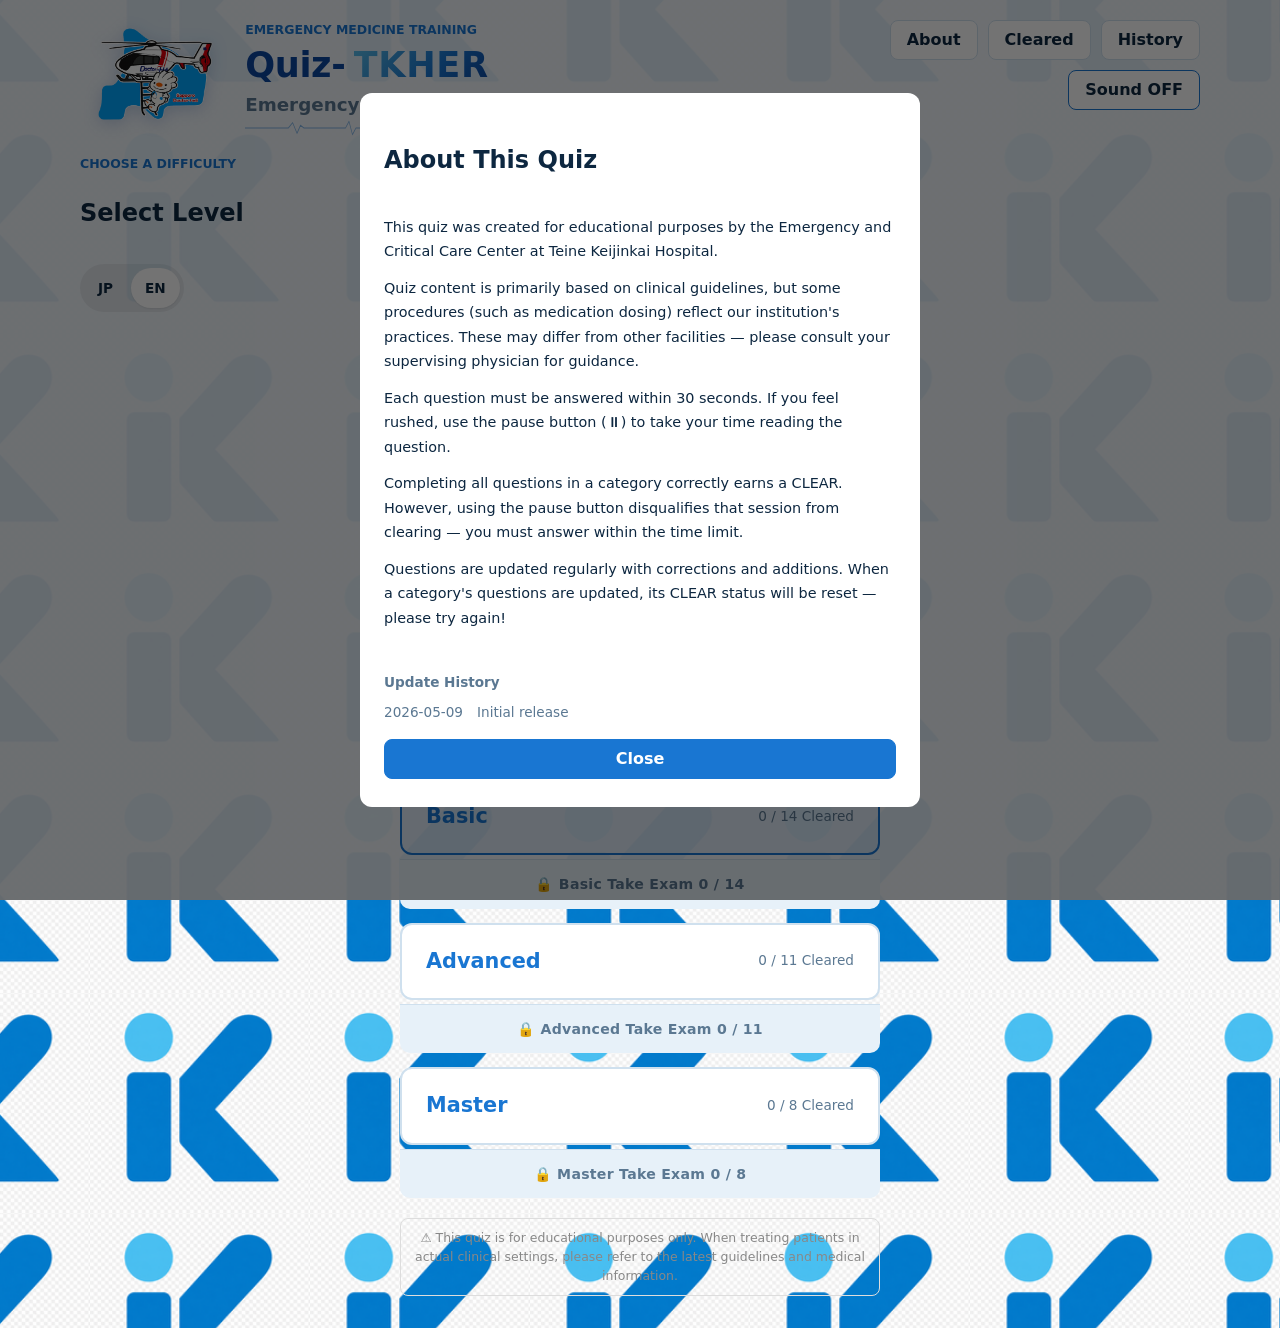
==== commit 6cb0a5fe: "Move role selector to main screen Move the learner role radio group from the setup panel to the main" ====
--- a/index.html
+++ b/index.html
@@ -33,7 +33,7 @@
     </header>
 
     <main>
-      <!-- レベル選択画面（ホーム） -->
+      <!-- メイン画面（レベル選択） -->
       <section id="levelScreen" class="screen is-active" aria-labelledby="levelTitle">
         <div class="level-intro">
           <p class="eyebrow" data-i18n="levelEyebrow">難易度を選んでください</p>
@@ -43,52 +43,64 @@
           <button type="button" class="segment is-active" data-lang="ja" data-i18n="langToggleJa">JP</button>
           <button type="button" class="segment" data-lang="en" data-i18n="langToggleEn">EN</button>
         </div>
+
+        <div class="level-role-block">
+          <fieldset id="roleFieldset" class="role-fieldset">
+            <legend><span data-i18n="roleLegend">職種</span> <span class="role-required-badge" data-i18n="roleRequired">必須</span></legend>
+            <label class="role-option">
+              <input type="radio" name="learnerRole" value="resident_1y">
+              <span data-i18n="roleResident1Y">PGY1</span>
+            </label>
+            <label class="role-option">
+              <input type="radio" name="learnerRole" value="resident_2y">
+              <span data-i18n="roleResident2Y">PGY2</span>
+            </label>
+            <label class="role-option">
+              <input type="radio" name="learnerRole" value="senior_resident">
+              <span data-i18n="roleSeniorResident">専攻医</span>
+            </label>
+            <label class="role-option">
+              <input type="radio" name="learnerRole" value="er_doctor">
+              <span data-i18n="roleErDoctor">救急専門医</span>
+            </label>
+            <label class="role-option">
+              <input type="radio" name="learnerRole" value="other_doctor">
+              <span data-i18n="roleOtherDoctor">他科医師</span>
+            </label>
+            <label class="role-option">
+              <input type="radio" name="learnerRole" value="nurse">
+              <span data-i18n="roleNurse">看護師</span>
+            </label>
+            <label class="role-option">
+              <input type="radio" name="learnerRole" value="student">
+              <span data-i18n="roleStudent">医学生</span>
+            </label>
+            <label class="role-option">
+              <input type="radio" name="learnerRole" value="other">
+              <span data-i18n="roleOther">その他</span>
+            </label>
+          </fieldset>
+          <p id="levelRoleStatus" class="status-text level-role-status" role="status" aria-live="polite"></p>
+        </div>
+
         <div id="levelGrid" class="level-grid"></div>
         <p class="disclaimer" data-i18n="disclaimer">
           ⚠️ このクイズは学習目的のコンテンツです。実際の臨床現場で患者を診療する際は、必ず最新のガイドラインや医療情報をご確認ください。
         </p>
       </section>
 
-      <!-- カテゴリー・設定画面 -->
+      <!-- カテゴリ選択画面 -->
       <section id="setupScreen" class="screen" aria-labelledby="setupTitle" hidden>
         <div class="setup-layout">
           <aside class="panel setup-panel">
-            <h2 id="setupTitle" data-i18n="setupTitle">クイズ設定</h2>
+            <div class="setup-panel__header">
+              <button id="backToLevelButton" class="text-button" type="button" data-i18n="btnHome">メイン画面</button>
+              <h2 id="setupTitle" data-i18n="setupTitle">クイズ設定</h2>
+            </div>
             <div class="lang-toggle" role="group" aria-label="Language / 言語" id="langToggleSetup">
               <button type="button" class="segment is-active" data-lang="ja" data-i18n="langToggleJa">JP</button>
               <button type="button" class="segment" data-lang="en" data-i18n="langToggleEn">EN</button>
             </div>
-            <fieldset id="roleFieldset" class="role-fieldset">
-              <legend><span data-i18n="roleLegend">職種</span> <span data-i18n="roleRequired">必須</span></legend>
-              <label class="role-option">
-                <input type="radio" name="learnerRole" value="resident" data-role-label="研修医">
-                <span data-i18n="roleResident">研修医</span>
-              </label>
-              <label class="role-option">
-                <input type="radio" name="learnerRole" value="senior_resident" data-role-label="専攻医">
-                <span data-i18n="roleSeniorResident">専攻医</span>
-              </label>
-              <label class="role-option">
-                <input type="radio" name="learnerRole" value="doctor" data-role-label="医師">
-                <span data-i18n="roleDoctor">医師</span>
-              </label>
-              <label class="role-option">
-                <input type="radio" name="learnerRole" value="nurse" data-role-label="看護師">
-                <span data-i18n="roleNurse">看護師</span>
-              </label>
-              <label class="role-option">
-                <input type="radio" name="learnerRole" value="other" data-role-label="その他">
-                <span data-i18n="roleOther">その他</span>
-              </label>
-            </fieldset>
-
-            <fieldset class="segmented-control">
-              <legend data-i18n="levelLegend">レベル</legend>
-              <button class="segment" type="button" data-level="entry" data-i18n="levelEntry">Entry</button>
-              <button class="segment" type="button" data-level="basic" data-i18n="levelBasic">Basic</button>
-              <button class="segment" type="button" data-level="advanced" data-i18n="levelAdvanced">Advanced</button>
-              <button class="segment" type="button" data-level="master" data-i18n="levelMaster">Master</button>
-            </fieldset>
 
             <fieldset class="segmented-control">
               <legend data-i18n="countLegend">出題数</legend>
@@ -199,6 +211,7 @@
             <h2 id="clearTitle" data-i18n="clearTitle">クリア記録</h2>
           </div>
           <div class="section-heading__actions">
+            <button id="resetCertButton" class="text-button danger-button" type="button" data-i18n="btnResetCert">検定記録を削除</button>
             <button id="resetClearButton" class="text-button danger-button" type="button" data-i18n="btnResetClear">クリア記録を全削除</button>
             <button id="closeClearButton" class="primary-button is-home" type="button" data-i18n="btnHome">メイン画面</button>
           </div>
@@ -215,27 +228,35 @@
     <div class="modal-panel">
       <h2 data-i18n="certModalTitle">検定 受験登録</h2>
       <p id="certModalLevelLabel" class="cert-modal__level"></p>
-      <div class="cert-modal__field">
-        <label for="certNameInput" data-i18n="certNameLabel">氏名</label>
-        <input type="text" id="certNameInput" class="cert-modal__input" maxlength="50" autocomplete="name">
-      </div>
       <fieldset class="role-fieldset">
         <legend><span data-i18n="roleLegend">職種</span> <span data-i18n="roleRequired">必須</span></legend>
         <label class="role-option">
-          <input type="radio" name="certRole" value="resident">
-          <span data-i18n="roleResident">研修医</span>
+          <input type="radio" name="certRole" value="resident_1y">
+          <span data-i18n="roleResident1Y">PGY1</span>
+        </label>
+        <label class="role-option">
+          <input type="radio" name="certRole" value="resident_2y">
+          <span data-i18n="roleResident2Y">PGY2</span>
         </label>
         <label class="role-option">
           <input type="radio" name="certRole" value="senior_resident">
           <span data-i18n="roleSeniorResident">専攻医</span>
         </label>
         <label class="role-option">
-          <input type="radio" name="certRole" value="doctor">
-          <span data-i18n="roleDoctor">医師</span>
+          <input type="radio" name="certRole" value="er_doctor">
+          <span data-i18n="roleErDoctor">救急専門医</span>
+        </label>
+        <label class="role-option">
+          <input type="radio" name="certRole" value="other_doctor">
+          <span data-i18n="roleOtherDoctor">他科医師</span>
         </label>
         <label class="role-option">
           <input type="radio" name="certRole" value="nurse">
           <span data-i18n="roleNurse">看護師</span>
+        </label>
+        <label class="role-option">
+          <input type="radio" name="certRole" value="student">
+          <span data-i18n="roleStudent">医学生</span>
         </label>
         <label class="role-option">
           <input type="radio" name="certRole" value="other">
--- a/css/style.css
+++ b/css/style.css
@@ -928,12 +928,45 @@
   margin-bottom: 20px;
 }
 
+/* Role selector block on the main (level) screen */
+.level-role-block {
+  max-width: 480px;
+  margin: 0 auto 24px;
+}
+
+.level-role-block .role-fieldset legend {
+  margin-top: 0;
+}
+
+.level-role-block .role-required-badge {
+  color: var(--danger);
+  font-size: 0.78rem;
+}
+
+.level-role-status {
+  margin-top: 6px;
+  min-height: 1.2em;
+}
+
 .level-grid {
   display: flex;
   flex-direction: column;
   gap: 14px;
   max-width: 480px;
   margin: 0 auto;
+}
+
+/* Setup panel back-button header */
+.setup-panel__header {
+  display: flex;
+  align-items: center;
+  gap: 10px;
+  margin-bottom: 6px;
+}
+
+.setup-panel__header h2 {
+  margin: 0;
+  font-size: 1.1rem;
 }
 
 .disclaimer {
